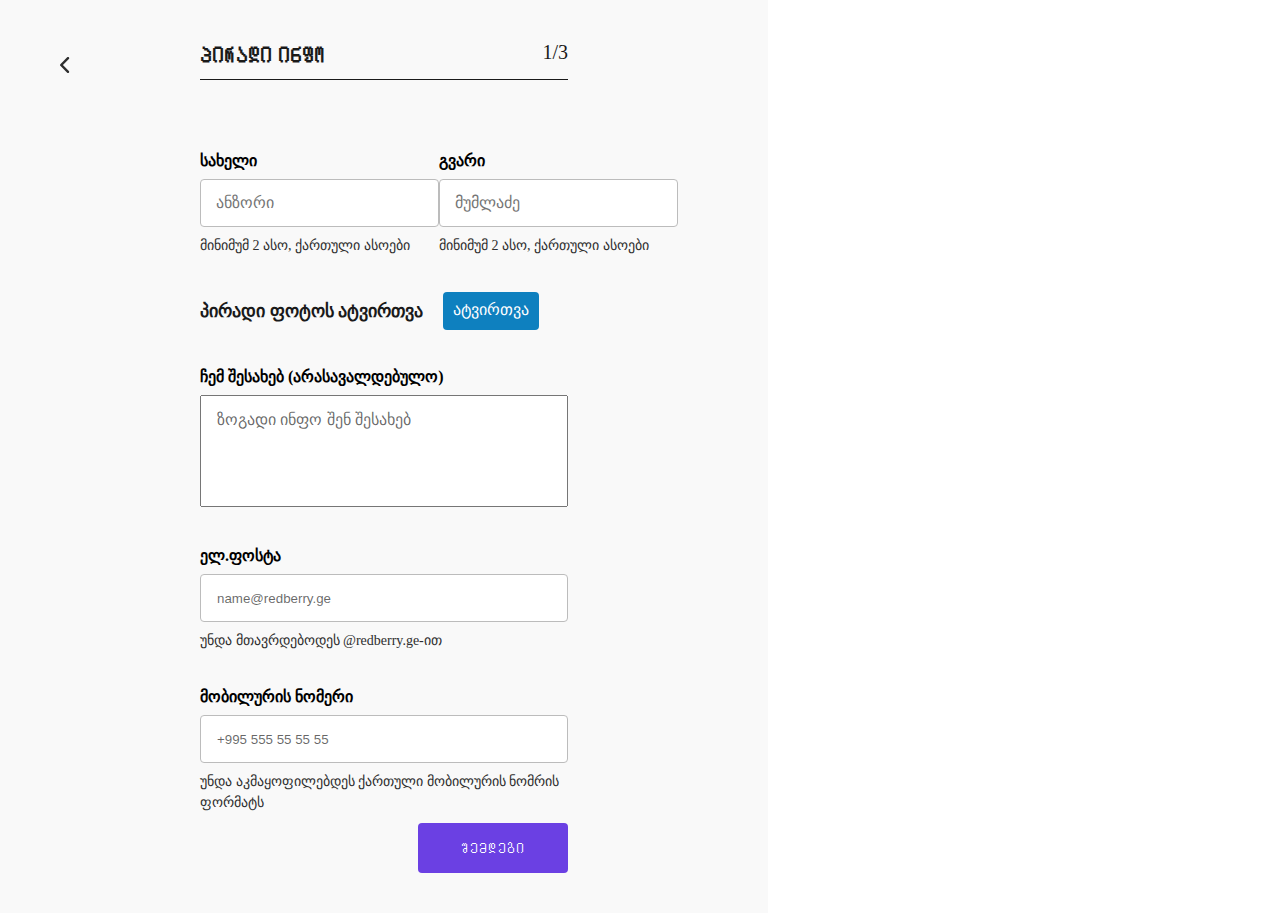
==== pages/resume.html @ 3a5c9f09 "Second page inputs" ====
<!DOCTYPE html>
<html lang="en">
  <head>
    <meta charset="UTF-8" />
    <meta http-equiv="X-UA-Compatible" content="IE=edge" />
    <meta name="viewport" content="width=device-width, initial-scale=1.0" />
    <title>პირადი</title>
    <!-- CSS link -->
    <link rel="stylesheet" href="../styles/reset.css" />
    <link rel="stylesheet" href="../styles/style.css" />
  </head>
  <body>
    <div class="wrapper-resume">
      <div class="left">
        <a href="../index.html">
          <div class="back"><img width="10px" src="../img/buttons/Vector.svg" alt=""></div>
        </a>
          <div class="content-hidden">
              <div id="content" class="content">
    <div class="content-item">
      <header class="header-resume">
          <div class="header-resume_title">ᲞᲘᲠᲐᲓᲘ ᲘᲜᲤᲝ</div>
          <div class="header-resume_current">1/3</div>
      </header>
      <div class="fullname">
          <div class="fullname_name">
              <label class="fullname_title title1" for="">სახელი</label>
              <div class="fullname-div">
                  <img class="img" width="20px" src="../img/VectorGood.png" alt="good-image">
                  <input pattern="[^A-Za-z0-9^ა-ჰ]+" id="fullname_name" class="fullname_input" type="text" placeholder="ანზორი" ></input>
              <img class="img-error" width="25px" src="../img/VectorError.png" alt="">

              </div>
              <label class="subtitle" for="">მინიმუმ 2 ასო, ქართული ასოები</label>
          </div>
          <div class="fullname_surname">
              <label class="fullname_title title1" for="">გვარი</label>
              <div class="fullname-div-surname">
                  <img class="img" width="20px" src="../img/VectorGood.png" alt="good-image">

                  <input id="fullname_surname" class="fullname_input" type="text" placeholder="მუმლაძე">
              <img class="img-error" width="25px" src="../img/VectorError.png" alt="">

              </div>
              <label class="subtitle" for="">მინიმუმ 2 ასო, ქართული ასოები</label>
          </div>
      </div>
      <div class="photo">
          <div class="photo_title">პირადი ფოტოს ატვირთვა</div>
          <input name="file" id="download" type="file">
          <label for="download">ატვირთვა</label>
      </div>
      <div class="about-me">
          <div class="about-me_title title1">ჩემ შესახებ (არასავალდებულო)</div>
          <textarea id="about-me_text-area" class="about-me_text-area" name="" cols="" rows="4" placeholder="ზოგადი ინფო შენ შესახებ"></textarea>
      </div>
      <div class="email">
          <div class="email_title title1">ელ.ფოსტა</div>
          <div class="email-div">
              <img class="img" width="20px" src="../img//VectorGood.png" alt="good-image">

              <input id="email" type="email" placeholder="name@redberry.ge">
              <img class="img-error" width="25px" src="../img/VectorError.png" alt="">
          </div>
          <div class="email_subtitle subtitle">უნდა მთავრდებოდეს @redberry.ge-ით</div>
      </div>
        <div class="number">
          <div class="number_title title1">მობილურის ნომერი</div>
            <div class="number-div">
              <img class="img" width="20px" src="../img/VectorGood.png" alt="good-image">
              <input id="number" type="text" placeholder="+995 555 55 55 55">
              <img class="img-error" width="25px" src="../img/VectorError.png" alt="">
            </div>
          <div class="number_subtitle subtitle">უნდა აკმაყოფილებდეს ქართული მობილურის ნომრის ფორმატს</div>
        </div>
            <div class="next-content-block">
              <div class="next-content">
                ᲨᲔᲛᲓᲔᲒᲘ
              </div>
            </div>
          </div>
        </div>
      </div>
    </div>

    <script src="../js/js.js"></script>
  </body>
</html>
---- styles/style.css ----
@font-face {
  font-family: "HelveticaNeue";
  src: url("../assets/HelveticaNeue.ttc") format("truetype");
}
* {
  padding: 0;
  margin: 0;
  box-sizing: border-box;
  font-family: "HelveticaNeue", sans-serif, Helvetica;
}
a:link,
a:visited {
  text-decoration: none;
}

/* ---------- ---------- HOMEPAGE ---------- ---------- */
.homepage {
  position: relative;
  width: 100%;
  height: 100vh;
}
.homeMain {
  position: absolute;
  left: 0px;
  right: 0px;
  top: 0px;
  bottom: 0px;
  background: url(../img/shutterstock_home_background.png);
}
.logo {
  position: absolute;
  width: 236px;
  height: 38px;
  left: 70px;
  top: 25px;
  background: url(../img/LOGO-023.png);
}

.line {
  position: absolute;
  height: 0px;
  left: 70px;
  right: 70px;
  top: 89px;
  border: 1px solid #1a1a1a;
}
a.button {
  display: flex;
  flex-direction: row;
  justify-content: center;
  align-items: center;
  padding: 18px 60px;
  gap: 20px;
  position: absolute;
  width: 464px;
  height: 60px;
  left: calc(50% - 464px / 2);
  top: 513px;
  background: #1a1a1a;
  border-radius: 8px;
}
.button span {
  width: 212px;
  height: 24px;
  font-style: normal;
  font-weight: 500;
  font-size: 20px;
  line-height: 24px;
  color: #ffffff;
  flex: none;
  order: 0;
  flex-grow: 0;
  /* font-family: "HelveticaNeue"; */
}
.stamp {
  position: absolute;
  width: 299px;
  height: 299px;
  left: 1076px;
  top: 473px;
  background: url(../img/LOGO-401.png);
  mix-blend-mode: multiply;
}

/* ---------- ---------- PAGE2 ---------- ---------- */
body {
  overflow-x: hidden;
}
.content-hidden {
  overflow: hidden;
}
.wrapper-resume {
  min-width: 100vw;
  min-height: 100vh;
  display: flex;
}
.left {
  min-width: 60%;
  max-width: 60%;
  /* padding: 15px 0px; */
  padding: 40px 50px;
  flex: 0 0 60%;
  background: #f9f9f9;
}
#next {
  margin-top: 50px;
}
.content {
  /* margin: 0 150px; */
  /* padding: 0 150px; */
  transition: all 0.5s;
  display: flex;
  transform: translateX(var(--width));
  justify-content: start;
}
.content-item {
  width: 100%;
  flex-shrink: 0;
  padding: 0 150px;
}

.back {
  width: 30px;
  height: 30px;
  display: flex;
  justify-content: center;
  align-items: center;
  cursor: pointer;
  position: absolute;
  top: 50px;
  left: 50px;
  z-index: 2;
}
.header-resume {
  border-bottom: 1px solid #1a1a1a;
  display: flex;
  justify-content: space-between;
}

.header-resume_current {
  font-style: normal;
  font-weight: 400;
  font-size: 20px;
  line-height: 24px;
  color: #1a1a1a;
}
.header-resume_title {
  margin-bottom: 10px;
  font-style: normal;
  font-weight: 700;
  font-size: 24px;
  line-height: 29px;
  color: #1a1a1a;
}
.title1 {
  margin-bottom: 8px;
  font-style: normal;
  font-weight: 600;
  font-size: 16px;
  line-height: 21px;
  color: #000000;
}
.subtitle {
  font-style: normal;
  font-weight: 300;
  font-size: 14px;
  line-height: 21px;
  margin-top: 8px;
  color: #2e2e2e;
}
.fullname {
  display: flex;
  width: 100%;
  justify-content: space-between;
  margin-top: 70px;
}

.fullname_name,
.fullname_surname,
.fullname-div,
.fullname-div-surname {
  display: flex;
  flex-direction: column;
  flex: 0 0 45%;
}
.fullname-div {
  position: relative;
}
.fullname-div .img {
  position: absolute;
  visibility: hidden;
  top: 50%;
  transform: translateY(-50%);
  right: 15px;
}
.fullname-div.active .img {
  visibility: visible;
}
#fullname_name.error {
  border: 1px solid #f93b1d;
}
.fullname_input.error + .img-error {
  visibility: visible;
}
#fullname_name.good {
  border: 1px solid #98e37e;
}

#fullname_surname.error {
  border: 1px solid #f93b1d;
}
#fullname_surname.good {
  border: 1px solid #98e37e;
}
.fullname_surname.error + .img-error {
  visibility: visible;
}

.fullname-div-surname {
  position: relative;
}
.fullname-div-surname .img {
  position: absolute;
  visibility: hidden;
  top: 50%;
  transform: translateY(-50%);
  right: 15px;
}
.fullname-div-surname.active .img {
  visibility: visible;
}
.fullname_input {
  background: #ffffff;
  border: 1px solid #bcbcbc;
  border-radius: 4px;
  height: 48px;
  font-style: normal;
  font-weight: 400;
  font-size: 16px;
  line-height: 21px;
  padding: 12px 15px;
  outline: none;
}
.fullname_input + label {
  font-style: normal;
  font-weight: 300;
  font-size: 14px;
  line-height: 21px;
  color: #2e2e2e;
  margin-top: 8px;
}
.photo {
  display: flex;
  margin: 36px 0px;
  align-items: center;
}
.photo_title {
  font-style: normal;
  font-weight: 600;
  font-size: 18px;
  line-height: 22px;
  color: #1a1a1a;
  margin-right: 20px;
}
#download {
  display: none;
}
#download + label {
  padding: 10px 10px 12px;
  background: #0e80bf;
  border-radius: 4px;
  cursor: pointer;
  color: white;
}
.about-me_text-area {
  width: 100%;
  font-style: normal;
  font-weight: 400;
  font-size: 16px;
  line-height: 21px;
  resize: none;
  outline: none;
  padding: 13px 16px;
  /* border: 1px solid #F93B1D; */
}
.about-me_text-area.error {
  border: 1px solid #f93b1d;
}
.about-me_text-area.good {
  border: 1px solid #98e37e;
}

.about-me_text-area::placeholder {
  color: rgba(0, 0, 0, 0.6);
}
.email {
  /* display: flex; */
  margin: 35px 0px;
}
#email {
  width: 100%;
  height: 48px;
  padding: 12px 16px;
  background: #ffffff;
  border: 1px solid #bcbcbc;
  border-radius: 4px;
  outline: none;
}
#email.error {
  border: 1px solid #f93b1d;
}
#femail.good {
  border: 1px solid #98e37e;
}
#email.error + .img-error {
  visibility: visible;
}
.email-div {
  width: 100%;
  height: 48px;
  position: relative;
  display: flex;
}
.email-div .img {
  position: absolute;
  visibility: hidden;
  top: 50%;
  transform: translateY(-50%);
  right: 15px;
}
.img-error {
  position: absolute;
  right: -50px;
  top: 50%;
  transform: translateY(-50%);
  visibility: hidden;
}
.email-div.active .img {
  visibility: visible;
}

#email::placeholder {
  color: rgba(0, 0, 0, 0.6);
}
#number {
  width: 100%;
  height: 48px;
  padding: 12px 16px;
  background: #ffffff;
  border: 1px solid #bcbcbc;
  border-radius: 4px;
  outline: none;
}
.number-div {
  width: 100%;
  height: 48px;
  position: relative;
  display: flex;
}
#number.error + .img-error {
  visibility: visible;
}
.number-div .img {
  position: absolute;
  visibility: hidden;
  top: 50%;
  transform: translateY(-50%);
  right: 15px;
}
.number-div.active .img {
  visibility: visible;
}
#number.error {
  border: 1px solid #f93b1d;
}
#number.good {
  border: 1px solid #98e37e;
}
#number::placeholder {
  color: rgba(0, 0, 0, 0.6);
}
.next-content-block {
  margin-top: 10px;
  width: 100%;
  display: flex;
  justify-content: end;
}
.next-content {
  background: #6b40e3;
  border-radius: 4px;
  width: 150px;
  height: 50px;
  font-style: normal;
  font-weight: 500;
  font-size: 16px;
  line-height: 20px;
  letter-spacing: 0.08em;
  color: #ffffff;
  display: flex;
  justify-content: center;
  align-items: center;
  user-select: none;
  cursor: pointer;
}
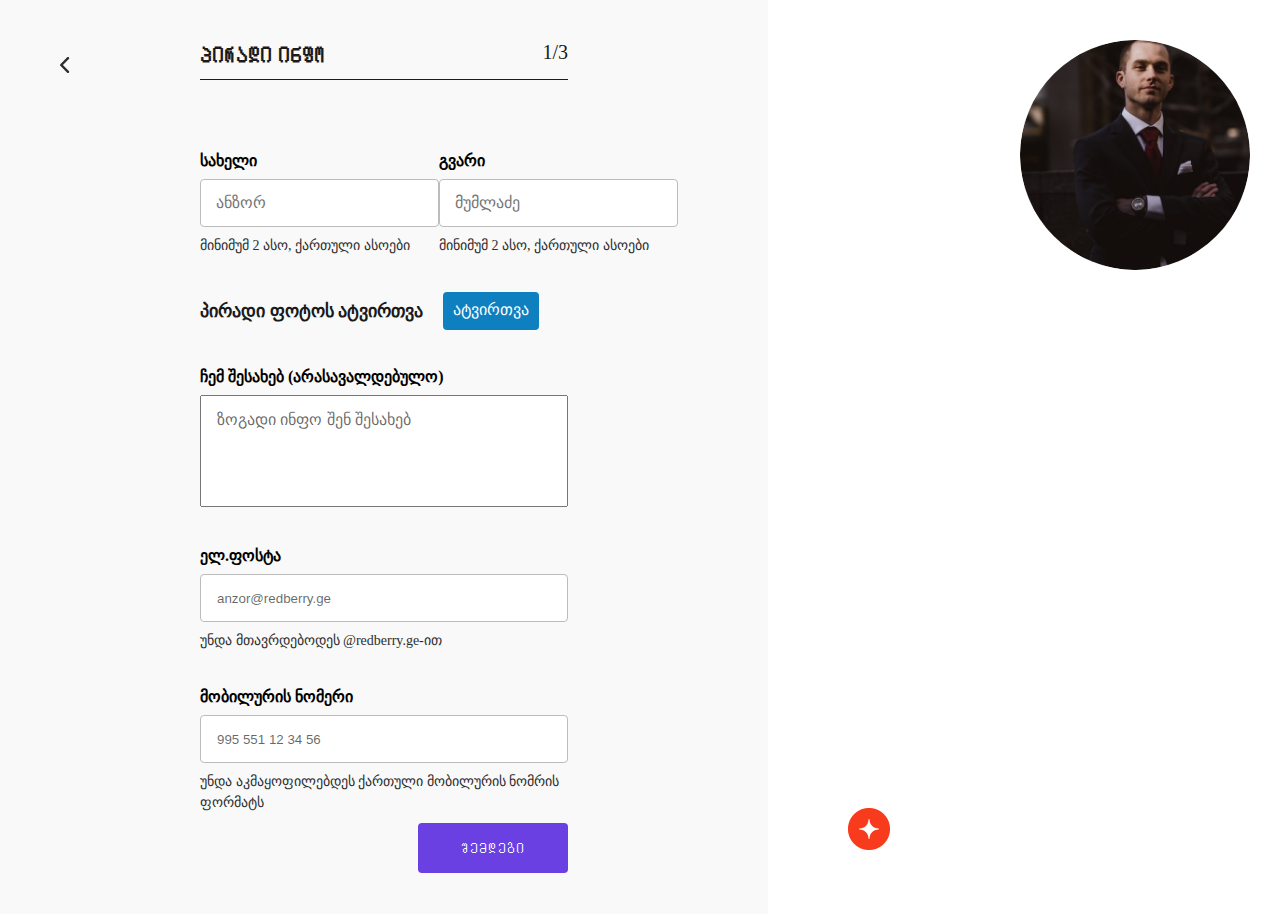
==== commit ba6f7bff: "HTML/CSS Done" ====
--- a/pages/resume.html
+++ b/pages/resume.html
@@ -11,78 +11,367 @@
   </head>
   <body>
     <div class="wrapper-resume">
-      <div class="left">
-        <a href="../index.html">
-          <div class="back"><img width="10px" src="../img/buttons/Vector.svg" alt=""></div>
-        </a>
-          <div class="content-hidden">
-              <div id="content" class="content">
-    <div class="content-item">
-      <header class="header-resume">
-          <div class="header-resume_title">ᲞᲘᲠᲐᲓᲘ ᲘᲜᲤᲝ</div>
-          <div class="header-resume_current">1/3</div>
-      </header>
-      <div class="fullname">
-          <div class="fullname_name">
-              <label class="fullname_title title1" for="">სახელი</label>
-              <div class="fullname-div">
-                  <img class="img" width="20px" src="../img/VectorGood.png" alt="good-image">
-                  <input pattern="[^A-Za-z0-9^ა-ჰ]+" id="fullname_name" class="fullname_input" type="text" placeholder="ანზორი" ></input>
-              <img class="img-error" width="25px" src="../img/VectorError.png" alt="">
-
-              </div>
-              <label class="subtitle" for="">მინიმუმ 2 ასო, ქართული ასოები</label>
-          </div>
-          <div class="fullname_surname">
-              <label class="fullname_title title1" for="">გვარი</label>
-              <div class="fullname-div-surname">
-                  <img class="img" width="20px" src="../img/VectorGood.png" alt="good-image">
-
-                  <input id="fullname_surname" class="fullname_input" type="text" placeholder="მუმლაძე">
-              <img class="img-error" width="25px" src="../img/VectorError.png" alt="">
-
-              </div>
-              <label class="subtitle" for="">მინიმუმ 2 ასო, ქართული ასოები</label>
-          </div>
-      </div>
-      <div class="photo">
-          <div class="photo_title">პირადი ფოტოს ატვირთვა</div>
-          <input name="file" id="download" type="file">
-          <label for="download">ატვირთვა</label>
-      </div>
-      <div class="about-me">
-          <div class="about-me_title title1">ჩემ შესახებ (არასავალდებულო)</div>
-          <textarea id="about-me_text-area" class="about-me_text-area" name="" cols="" rows="4" placeholder="ზოგადი ინფო შენ შესახებ"></textarea>
-      </div>
-      <div class="email">
-          <div class="email_title title1">ელ.ფოსტა</div>
-          <div class="email-div">
-              <img class="img" width="20px" src="../img//VectorGood.png" alt="good-image">
-
-              <input id="email" type="email" placeholder="name@redberry.ge">
-              <img class="img-error" width="25px" src="../img/VectorError.png" alt="">
-          </div>
-          <div class="email_subtitle subtitle">უნდა მთავრდებოდეს @redberry.ge-ით</div>
-      </div>
-        <div class="number">
-          <div class="number_title title1">მობილურის ნომერი</div>
-            <div class="number-div">
-              <img class="img" width="20px" src="../img/VectorGood.png" alt="good-image">
-              <input id="number" type="text" placeholder="+995 555 55 55 55">
-              <img class="img-error" width="25px" src="../img/VectorError.png" alt="">
-            </div>
-          <div class="number_subtitle subtitle">უნდა აკმაყოფილებდეს ქართული მობილურის ნომრის ფორმატს</div>
+        <div class="left">
+          <a href="../index.html">
+            <div class="back"><img width="10px" src="../img//buttons/Vector.svg" alt=""></div>
+          </a>
+            <div class="content-hidden">
+                <div id="content" class="content">
+                    <div class="content-item">
+                        <header class="header-resume">
+                            <div class="header-resume_title">ᲞᲘᲠᲐᲓᲘ ᲘᲜᲤᲝ</div>
+                            <div class="header-resume_current">1/3</div>
+                        </header>
+                        <div class="fullname">
+                            <div class="fullname_name">
+                                <label class="fullname_title title1" for="">სახელი</label>
+                                <div class="fullname-div">
+                                    <img class="img" width="20px" src="../img/VectorGood.png" alt="good-image">
+                                    <input id="fullname_name" class="fullname_input" type="text" placeholder="ანზორ"></input>
+                                <img class="img-error" width="25px" src="../img/VectorError.png" alt="">
+                                </div>
+                                <label class="subtitle" for="">მინიმუმ 2 ასო, ქართული ასოები</label>
+                            </div>
+                            <div class="fullname_surname">
+                                <label class="fullname_title title1" for="">გვარი</label>
+                                <div class="fullname-div-surname">
+                                    <img class="img" width="20px" src="../img/VectorGood.png" alt="good-image">
+
+                                    <input id="fullname_surname" class="fullname_input" type="text" placeholder="მუმლაძე">
+                                <img class="img-error" width="25px" src="../img/VectorError.png" alt="">
+
+                                </div>
+                                <label class="subtitle" for="">მინიმუმ 2 ასო, ქართული ასოები</label>
+                            </div>
+                        </div>
+                        <div class="photo">
+                            <div class="photo_title">პირადი ფოტოს ატვირთვა</div>
+                            <input name="file" id="download" type="file">
+                            <label for="download">ატვირთვა</label>
+                        </div>
+                        <div class="about-me">
+                            <div class="about-me_title title1">ჩემ შესახებ (არასავალდებულო)</div>
+                            <textarea id="about-me_text-area" class="about-me_text-area" name="" id="" cols="" rows="4" placeholder="ზოგადი ინფო შენ შესახებ"></textarea>
+                        </div>
+                        <div class="email">
+                            <div class="email_title title1">ელ.ფოსტა</div>
+                            <div class="email-div">
+                                <img class="img" width="20px" src="../img/VectorGood.png" alt="good-image">
+                                <input id="email" type="email" placeholder="anzor@redberry.ge">
+                                <img class="img-error" width="25px" src="../img/VectorError.png" alt="">
+                            </div>
+                            <div class="email_subtitle subtitle">უნდა მთავრდებოდეს @redberry.ge-ით</div>
+                        </div>
+                        <div class="number">
+                            <div class="number_title title1">მობილურის ნომერი</div>
+                            <div class="number-div">
+                                <img class="img" width="20px" src="../img/VectorGood.png" alt="good-image">
+
+                                <input id="number" type="text" placeholder="995 551 12 34 56">
+                                <img class="img-error" width="25px" src="../img/VectorError.png" alt="">
+
+                            </div>
+                            <div class="number_subtitle subtitle">უნდა აკმაყოფილებდეს ქართული მობილურის ნომრის ფორმატს</div>
+                        </div>
+                        <div class="next-content-block">
+
+                            <div class="next-content">
+                                ᲨᲔᲛᲓᲔᲒᲘ
+                            </div>
+                        </div>
+                    </div>
+                    <div id="adding" class="content-item">
+                        <header class="header-resume">
+                            <div class="header-resume_title">ᲒᲐᲛᲝᲪᲓᲘᲚᲔᲑᲐ</div>
+                            <div class="header-resume_current">2/3</div>
+                        </header>
+                        <div class="position">
+                            <div class="position_title title1">თანამდებობა</div>
+                            <div class="position-div">
+                                <img class="img" width="20px" src="../img/VectorGood.png" alt="good-image">
+                                    <input  id="position" class="position_input" type="text" placeholder="დეველოპერი, დიზაინერი, ა.შ."></input>
+                                <img class="img-error" width="25px" src="../img/VectorError.png" alt="">
+                            </div>
+                            <div class="position_subtitle subtitle">მინიმუმ 2 სიმბოლო</div>
+                        </div>
+                        <div class="employer">
+                            <div class="employer_title title1">დამსაქმებელი</div>
+                            <div class="employer-div">
+                                <img class="img" width="20px" src="../img/VectorGood.png" alt="good-image">
+                                    <input id="employer" class="employer_input" type="text" placeholder="დამსაქმებელი"></input>
+                                <img class="img-error" width="25px" src="../img/VectorError.png" alt="">
+                            </div>
+                            <div class="employer_subtitle subtitle">მინიმუმ 2 სიმბოლო</div>
+                        </div>
+                        <div class="fromto">
+                            <div class="from">
+                                <div class="from_title title1">დაწყების რიცხვი</div>
+                                <input id="fromDate" type="date">
+                            </div>
+                            <div class="to">
+                                <div class="to_title title1">დამთავრების რიცხვი</div>
+                                <input id="toDate" type="date">
+
+                            </div>
+
+                        </div>
+                        <div class="description">
+                            <div class="description_title title1">აღწერა</div>
+                            <textarea rows="4" class="description_area" placeholder="როლი თანამდებობაზე და ზოგადი აღწერა"></textarea>
+                        </div>
+                        <div class="page2Border"></div>
+                        <div class="exp1">
+                            <div class="position1">
+                                <div class="position_title1 title1">თანამდებობა</div>
+                                <div class="position-div1">
+                                    <img class="img" width="20px" src="../img/VectorGood.png" alt="good-image">
+                                        <input  id="position1" class="position_input" type="text" placeholder="დეველოპერი, დიზაინერი, ა.შ."></input>
+                                    <img class="img-error" width="25px" src="../img/VectorError.png" alt="">
+                                </div>
+                                <div class="position_subtitle1 subtitle">მინიმუმ 2 სიმბოლო</div>
+                            </div>
+                            <div class="employer1">
+                                <div class="employer_title1 title1">დამსაქმებელი</div>
+                                <div class="employer-div1">
+                                    <img class="img" width="20px" src="../img/VectorGood.png" alt="good-image">
+                                        <input id="employer1" class="employer_input" type="text" placeholder="დამსაქმებელი"></input>
+                                    <img class="img-error" width="25px" src="../img/VectorError.png" alt="">
+                                </div>
+                                <div class="employer_subtitle1 subtitle">მინიმუმ 2 სიმბოლო</div>
+                            </div>
+                            <div class="fromto1">
+                                <div class="from1">
+                                    <div class="from_title1 title1">დაწყების რიცხვი</div>
+                                    <input id="fromDate1" type="date">
+                                </div>
+                                <div class="to1">
+                                    <div class="to_title1 title1">დამთავრების რიცხვი</div>
+                                    <input id="toDate1" type="date">
+                            
+                                </div>
+                            
+                            </div>
+                            <div class="description1">
+                                <div class="description_title1 title1">აღწერა</div>
+                                <textarea rows="4" class="description_area1" placeholder="როლი თანამდებობაზე და ზოგადი აღწერა"></textarea>
+                            </div>
+                            <div class="page2Border"></div>
+                        </div>
+                        <div class="exp2">
+                            <div class="position2">
+                                <div class="position_title2 title1">თანამდებობა</div>
+                                <div class="position-div2">
+                                    <img class="img" width="20px" src="../img/VectorGood.png" alt="good-image">
+                                        <input  id="position2" class="position_input" type="text" placeholder="დეველოპერი, დიზაინერი, ა.შ."></input>
+                                    <img class="img-error" width="25px" src="../img/VectorError.png" alt="">
+                                </div>
+                                <div class="position_subtitle2 subtitle">მინიმუმ 2 სიმბოლო</div>
+                            </div>
+                            <div class="employer2">
+                                <div class="employer_title2 title1">დამსაქმებელი</div>
+                                <div class="employer-div2">
+                                    <img class="img" width="20px" src="../img/VectorGood.png" alt="good-image">
+                                        <input id="employer2" class="employer_input" type="text" placeholder="დამსაქმებელი"></input>
+                                    <img class="img-error" width="25px" src="../img/VectorError.png" alt="">
+                                </div>
+                                <div class="employer_subtitle2 subtitle">მინიმუმ 2 სიმბოლო</div>
+                            </div>
+                            <div class="fromto2">
+                                <div class="from2">
+                                    <div class="from_title2 title1">დაწყების რიცხვი</div>
+                                    <input id="fromDate2" type="date">
+                                </div>
+                                <div class="to2">
+                                    <div class="to_title2 title1">დამთავრების რიცხვი</div>
+                                    <input id="toDate2" type="date">
+                            
+                                </div>
+                            
+                            </div>
+                            <div class="description2">
+                                <div class="description_title2 title1">აღწერა</div>
+                                <textarea rows="4" class="description_area2" placeholder="როლი თანამდებობაზე და ზოგადი აღწერა"></textarea>
+                            </div>
+                            <div class="page2Border"></div>
+                        </div>
+                        
+                        <div class="more-experience">
+                            <div id="more-experience_button" class="more-experience_button">მეტი გამოცდილების დამატება</div>
+                        </div>
+
+                        <div class="buttons">
+                            <div class="button-prev">ᲣᲙᲐᲜ</div>
+                            <div class="button-next">ᲨᲔᲛᲓᲔᲒᲘ</div>
+                        </div>
+                    </div>
+                    
+                    <div class="content-item">
+                        <header class="header-resume">
+                            <div class="header-resume_title">ᲒᲐᲜᲐᲗᲚᲔᲑᲐ</div>
+                            <div class="header-resume_current">3/3</div>
+                        </header>
+                        <div class="school">
+                            <div class="school_title title1">სასწავლებელი</div>
+                            <div class="school-div">
+                                <img class="img" width="20px" src="../img/VectorGood.png" alt="good-image">
+                                    <input id="school" class="school_input" type="text" placeholder="დეველოპერი, დიზაინერი, ა.შ."></input>
+                                <img class="img-error" width="25px" src="../img/VectorError.png" alt="">
+                            </div>
+                            <div class="school_subtitle subtitle">მინიმუმ 2 სიმბოლო</div>
+                        </div>
+                        <div class="school-info">
+                            <div class="school-info_degree">
+                                <div class="school-info_degree-title title1">ხარისხი</div>
+                                <input id="school-info_degree-input" list="school-list" id="myBrowser" name="myBrowser" />
+                                    <datalist id="school-list">
+                                    
+                                    </datalist>
+                            </div>
+                            <div class="school-info_date">
+                                <div class="school-info_degree-title title1">დამთავრების რიცხვი</div>
+                                <input type="date" class="school-info_degree-date"></input>
+
+                            </div>
+                        </div>
+                        <div class="school-description">
+                            <div class="school-description_title title1">აღწერა</div>
+                            <div class="school-desc-div">
+                                <img class="img" width="20px" src="../img/VectorGood.png" alt="good-image">
+                                    <textarea rows="4" id="school-desc" class="school_input" type="text" placeholder="განათლების აღწერა"></textarea>
+                                <img class="img-error" width="25px" src="../img/VectorError.png" alt="">
+                            </div>
+                        </div>
+                        <div class="bord"></div>
+                        <div class="adSchool">
+                            <div class="school1">
+                                <div class="school_title1 title1">სასწავლებელი</div>
+                                <div class="school-div1">
+                                    <img class="img" width="20px" src="../img/VectorGood.png" alt="good-image">
+                                        <input id="school1" class="school_input" type="text" placeholder="დეველოპერი, დიზაინერი, ა.შ."></input>
+                                    <img class="img-error" width="25px" src="../img/VectorError.png" alt="">
+                                </div>
+                                <div class="school_subtitle1 subtitle">მინიმუმ 2 სიმბოლო</div>
+                            </div>
+                            <div class="school-info1">
+                                <div class="school-info_degree1">
+                                    <div class="school-info_degree-title1 title1">ხარისხი</div>
+                                    <input id="school-info_degree-input1" list="school-list" id="myBrowser" name="myBrowser" />
+                                        <datalist id="school-list">
+                                        <option value="საშუალო სკოლის დიპლომი"></option>
+                                        <option value="ზოგადსაგანმანათლებლო დიპლომი"></option>
+                                        <option value="ბაკალავრი"></option>
+                                        <option value="მაგისტრი"></option>
+                                        <option value="დოქტორი"></option>
+                                        <option value="ასოცირებული ხარისხი"></option>
+                                        <option value="სტუდენტი"></option>
+                                        <option value="კოლეჯი (ხარისხის გარეშე)"></option>
+                                        <option value="სხვა"></option>
+                                        </datalist>
+                                </div>
+                                <div class="school-info_date1">
+                                    <div class="school-info_degree-title1 title1">დამთავრების რიცხვი</div>
+                                    <input type="date" class="school-info_degree-date1"></input>
+    
+                                </div>
+                            </div>
+                            <div class="school-description1">
+                                <div class="school-description_title1 title1">აღწერა</div>
+                                <div class="school-desc-div1">
+                                    <img class="img" width="20px" src="../img/VectorGood.png" alt="good-image">
+                                        <textarea rows="4" id="school-desc1" class="school_input" type="text" placeholder="განათლების აღწერა"></textarea>
+                                    <img class="img-error" width="25px" src="../img/VectorError.png" alt="">
+                                </div>
+                            </div>
+                        
+                            <div class="bord"></div>
+                        </div>
+                        <div class="more-experience">
+                            <div id="more-experience_button2" class="more-experience_button">მეტი გამოცდილების დამატება</div>
+                        </div>
+                        <div class="school-buttons">
+                            <div class="school-buttons_cancel">ᲣᲙᲐᲜ</div>
+                            <div class="school-buttons_end">ᲓᲐᲡᲠᲣᲚᲔᲑᲐ</div>
+                        </div>
+                    </div>
+                </div>
+            </div>
+            <!-- <button id="next">next</button> -->
+            
         </div>
-            <div class="next-content-block">
-              <div class="next-content">
-                ᲨᲔᲛᲓᲔᲒᲘ
-              </div>
-            </div>
-          </div>
+        <div class="sent">
+            <div class="sent-title">რეზიუმე წარმატებით გაიგზავნა  🎉</div>
         </div>
-      </div>
+        <div class="right">
+            <img class="right-logo" src="../img/LOGO-12 1.png" alt="">
+            <div id="1" class="right_contact">
+                <div class="right_contact-info">
+                    <div class="right_contact-info_fullname">
+
+                        <div class="right_contact-info_name"></div>
+                        <div class="right_contact-info_surname"></div>
+                    </div>
+                    <div class="mail-phone">
+                        <div class="mail-phone_mail">
+                            <img src="../img/VectorMail.png" alt="email-icon">
+                            <div id="mail-field"></div>
+                        </div>
+                        <div class="mail-phone_phone">
+                            <img src="../img/VectorPhone.png" alt="phone-icon">
+                            <div id="phone-field"></div>
+                        </div>
+                    </div>
+                    <div class="about-me_block">
+                        <div class="about-me_field-assets">ᲩᲔᲛ ᲨᲔᲡᲐᲮᲔᲑ</div>
+                        <div class="about-me_field"></div>
+                    </div>
+                </div>
+                <div class="right_contact_photo-image">
+                    <img src="../img/Rectangle 9.png" id="chosen-image" alt="chosen-image">
+                </div>
+            </div>
+            <div class="right-content_border"></div>
+            <div class="right-content_title">ᲒᲐᲛᲝᲪᲓᲘᲚᲔᲑᲐ</div>
+
+            <div class="right-contact_position">
+                <div class="position-field">
+                    <div class="position-field_first"></div>
+                    <div class="position-field_second"></div>
+                </div>
+            </div>
+            <div class="right-contact_date">
+                <div class="right-contact_date-from"></div>
+                <div class="right-contact_date-to"></div>
+            </div>
+            <div class="right-contact_description"></div>
+            <div class="separator12"></div>
+            <div class="right-contact_position1">
+                <div class="position-field1">
+                    <div class="position-field_first1"></div>
+                    <div class="position-field_second1"></div>
+                </div>
+            </div>
+            <div class="right-contact_date1">
+                <div class="right-contact_date-from1"></div>
+                <div class="right-contact_date-to1"></div>
+            </div>
+            <div class="right-contact_description1"></div>
+            <div class="right-content_border2"></div>
+            <div class="toptitle">ᲒᲐᲜᲐᲗᲚᲔᲑᲐ</div>
+            <div class="right-content_school-title">
+                <div class="tt-title"></div>
+                <div class="tt-school"></div>
+            </div>
+            <div class="right-content_school-years"></div>
+            <div class="right-content_school-desc"></div>
+            <div class="separator23"></div>
+            <div class="right-content_school-title1">
+                <div class="tt-title1"></div>
+                <div class="tt-school1"></div>
+            </div>
+            <div class="right-content_school-years1"></div>
+            <div class="right-content_school-desc1"></div>
+        </div>
     </div>
-
     <script src="../js/js.js"></script>
   </body>
 </html>
--- a/styles/style.css
+++ b/styles/style.css
@@ -70,7 +70,7 @@
   flex: none;
   order: 0;
   flex-grow: 0;
-  /* font-family: "HelveticaNeue"; */
+  font-family: "HelveticaNeue";
 }
 .stamp {
   position: absolute;
@@ -80,6 +80,7 @@
   top: 473px;
   background: url(../img/LOGO-401.png);
   mix-blend-mode: multiply;
+  z-index: -1;
 }
 
 /* ---------- ---------- PAGE2 ---------- ---------- */
@@ -97,7 +98,6 @@
 .left {
   min-width: 60%;
   max-width: 60%;
-  /* padding: 15px 0px; */
   padding: 40px 50px;
   flex: 0 0 60%;
   background: #f9f9f9;
@@ -106,8 +106,6 @@
   margin-top: 50px;
 }
 .content {
-  /* margin: 0 150px; */
-  /* padding: 0 150px; */
   transition: all 0.5s;
   display: flex;
   transform: translateX(var(--width));
@@ -402,3 +400,839 @@
   user-select: none;
   cursor: pointer;
 }
+.next-content:hover {
+  opacity: 0.7;
+}
+/* 2page //////////////////////////////////////////////////////////////// */
+.position-div,
+.position-div1,
+.position-div2,
+.position-div3 {
+  width: 100%;
+  height: 48px;
+  position: relative;
+  display: flex;
+}
+#position.error + .img-error,
+#position1.error + .img-error,
+#position2.error + .img-error,
+#position3.error + .img-error {
+  visibility: visible;
+}
+.position-div.active .img,
+.position-div1.active .img,
+.position-div2.active .img,
+.position-div3.active .img {
+  visibility: visible;
+}
+#position.error,
+#position1.error,
+#position2.error,
+#position3.error {
+  border: 1px solid #f93b1d;
+}
+#position.good,
+#position1.good,
+#position2.good,
+#position3.good {
+  border: 1px solid #98e37e;
+}
+/* // */
+.position,
+.position1,
+.position2,
+.position3 {
+  margin-top: 50px;
+}
+.position-div .img,
+.position-div1 .img,
+.position-div2 .img,
+.position-div3 .img {
+  position: absolute;
+  visibility: hidden;
+  top: 50%;
+  transform: translateY(-50%);
+  right: 15px;
+}
+.position-div.active .img,
+.position-div1.active .img,
+.position-div2.active .img,
+.position-div3.active .img {
+  visibility: visible;
+}
+#position,
+#position1,
+#position2,
+#position3 {
+  background: #ffffff;
+  border: 1px solid #bcbcbc;
+  border-radius: 4px;
+  width: 100%;
+  height: 48px;
+  padding: 12px 16px;
+  outline: none;
+}
+.position-field,
+.position-field1,
+.position-field2,
+.position-field3 {
+  font-style: normal;
+  font-weight: 600;
+  font-size: 16px;
+  line-height: 20px;
+  color: #1a1a1a;
+  display: flex;
+}
+/* employer//////////////////// */
+.employer,
+.employer1,
+.employer2,
+.employer3 {
+  margin-top: 30px;
+}
+.employer-div,
+.employer-div1,
+.employer-div2,
+.employer-div3 {
+  width: 100%;
+  height: 48px;
+  position: relative;
+  display: flex;
+}
+#employer.error,
+#employer1.error,
+#employer2.error,
+#employer3.error {
+  border: 1px solid #f93b1d;
+}
+#employer.good,
+#employer1.good,
+#employer2.good,
+#employer3.good {
+  border: 1px solid #98e37e;
+}
+#employer.error + .img-error,
+#employer1.error + .img-error,
+#employer2.error + .img-error,
+#employer3.error + .img-error {
+  visibility: visible;
+}
+.employer-div .img,
+.employer-div1 .img,
+.employer-div2 .img,
+.employer-div3 .img {
+  position: absolute;
+  visibility: hidden;
+  top: 50%;
+  transform: translateY(-50%);
+  right: 15px;
+}
+.employer-div.active .img,
+.employer-div1.active .img,
+.employer-div2.active .img,
+.employer-div3.active .img {
+  visibility: visible;
+}
+#employer,
+#employer1,
+#employer2,
+#employer3 {
+  background: #ffffff;
+  border: 1px solid #bcbcbc;
+  border-radius: 4px;
+  width: 100%;
+  height: 48px;
+  padding: 12px 16px;
+  outline: none;
+}
+
+/* fromto ///////////////////////////////////////////////////////////////////*/
+.fromto,
+.fromto1,
+.fromto2,
+.fromto3 {
+  display: flex;
+  width: 100%;
+  justify-content: space-between;
+  margin-top: 30px;
+}
+.from,
+.from1,
+.from2,
+.from3 {
+  /* width: 50%; */
+  width: 45%;
+}
+.to,
+.to1,
+.to2,
+.to3 {
+  /* width: 50%; */
+  width: 45%;
+}
+#fromDate.error,
+#fromDate1.error,
+#fromDate2.error,
+#fromDate3.error {
+  border: 1px solid #f93b1d;
+}
+#fromDate.good,
+#fromDate1.good,
+#fromDate2.good,
+#fromDate3.good {
+  border: 1px solid #98e37e;
+}
+#toDate.error,
+#toDate1.error,
+#toDate2.error,
+#toDate3.error {
+  border: 1px solid #f93b1d;
+}
+#toDate.good,
+#toDate1.good,
+#toDate2.good,
+#toDate3.good {
+  border: 1px solid #98e37e;
+}
+#fromDate,
+#fromDate1,
+#fromDate2,
+#fromDate3 {
+  /* width: 90%; */
+  width: 100%;
+  padding: 12px 16px;
+  background: #ffffff;
+  border: 1px solid #bcbcbc;
+  border-radius: 4px;
+  height: 48px;
+  font-style: normal;
+  font-weight: 400;
+  font-size: 16px;
+  line-height: 21px;
+  color: rgba(0, 0, 0, 0.6);
+  outline: none;
+}
+#toDate,
+#toDate1,
+#toDate2,
+#toDate3 {
+  padding: 12px 16px;
+  outline: none;
+
+  width: 100%;
+  background: #ffffff;
+  border: 1px solid #bcbcbc;
+  border-radius: 4px;
+  height: 48px;
+  font-style: normal;
+  font-weight: 400;
+  font-size: 16px;
+  line-height: 21px;
+  color: rgba(0, 0, 0, 0.6);
+}
+/* description //////////////////////////////////////////////////////// */
+.description,
+.description1,
+.description2,
+.description3 {
+  margin-top: 30px;
+}
+.description_area.error,
+.description_area1.error,
+.description_area2.error,
+.description_area3.error {
+  border: 1px solid #f93b1d;
+}
+.description_area.good,
+.description_area1.good,
+.description_area2.good,
+.description_area3.good {
+  border: 1px solid #98e37e;
+}
+.description_area,
+.description_area1,
+.description_area2,
+.description_area3 {
+  background: #ffffff;
+  border: 1px solid #bcbcbc;
+  border-radius: 4px;
+  width: 100%;
+  resize: none;
+  padding: 12px 16px;
+  font-style: normal;
+  font-weight: 400;
+  font-size: 16px;
+  line-height: 21px;
+  color: rgba(0, 0, 0, 0.6);
+  outline: none;
+}
+.right-contact_description,
+.right-contact_description1,
+.right-contact_description2,
+.right-contact_description3 {
+  font-style: normal;
+  font-weight: 400;
+  font-size: 16px;
+  line-height: 22px;
+  text-transform: capitalize;
+  color: #000000;
+  flex-wrap: wrap;
+  word-wrap: break-word;
+}
+/* 2pageBorder /////////////////*/
+.page2Border {
+  width: 100%;
+  height: 1px;
+  background-color: #c1c1c1;
+  margin: 50px 0;
+}
+/* more-experience */
+.more-experience {
+  display: flex;
+  justify-content: start;
+}
+.more-experience_button {
+  background: #62a1eb;
+  border-radius: 4px;
+  font-style: normal;
+  font-weight: 500;
+  font-size: 16px;
+  line-height: 20px;
+  color: #ffffff;
+  height: 48px;
+  width: 290px;
+  display: flex;
+  justify-content: center;
+  align-items: center;
+  cursor: pointer;
+}
+.more-experience_button:hover {
+  opacity: 0.7;
+}
+.more-experience_button.disabled {
+  background-color: #666;
+  cursor: auto;
+}
+/* //////////// */
+.separator12 {
+  height: 1px;
+  width: 100%;
+  background-color: #666;
+  visibility: hidden;
+}
+.separator12.active {
+  margin: 10px 0;
+  visibility: visible;
+}
+.separator23 {
+  height: 1px;
+  width: 100%;
+  background-color: #666;
+  visibility: hidden;
+}
+.separator23.active {
+  margin: 10px 0;
+  visibility: visible;
+}
+/* buttons /////////////////////////////////////////*/
+.buttons {
+  display: flex;
+  justify-content: space-between;
+  margin-top: 30px;
+}
+.button-prev {
+  background: #6b40e3;
+  border-radius: 4px;
+  padding: 14px 35px;
+  color: #f9f9f9;
+  cursor: pointer;
+}
+.button-prev:hover {
+  opacity: 0.7;
+}
+.button-next {
+  background: #6b40e3;
+  border-radius: 4px;
+  padding: 14px 35px;
+  color: #f9f9f9;
+  cursor: pointer;
+}
+.button-next:hover {
+  opacity: 0.7;
+}
+/* /////////////////////////// */
+.exp1 {
+  display: none;
+}
+.exp1.active {
+  display: block;
+}
+.exp2 {
+  display: none;
+}
+.exp2.active {
+  display: block;
+}
+.exp3 {
+  display: none;
+}
+.exp3.active {
+  display: block;
+}
+/* ////////////////////////////////////////////////////// */
+.right-content_school-title,
+.right-content_school-title1 {
+  display: flex;
+}
+.tt-title,
+.tt-school,
+.tt-title1,
+.tt-school1 {
+  font-style: normal;
+  font-weight: 500;
+  font-size: 16px;
+  line-height: 20px;
+  color: #1a1a1a;
+  padding-right: 10px;
+}
+.right-content_school-years,
+.right-content_school-years1 {
+  font-style: italic;
+  font-weight: 400;
+  font-size: 16px;
+  line-height: 19px;
+
+  color: #919191;
+}
+.right-content_school-desc,
+.right-content_school-desc1 {
+  font-style: normal;
+  font-weight: 400;
+  font-size: 16px;
+  line-height: 22px;
+  text-transform: lowercase;
+  color: #000000;
+}
+.toptitle {
+  font-style: normal;
+  font-weight: 700;
+  font-size: 18px;
+  line-height: 22px;
+  color: #f93b1d;
+  min-height: 30px;
+  margin-bottom: 20px;
+  visibility: hidden;
+}
+.toptitle.active {
+  visibility: visible;
+}
+/* //////////////////////////////////////////// */
+.school-buttons {
+  display: flex;
+  justify-content: space-between;
+  margin-top: 30px;
+}
+.school-buttons_end {
+  background: #6b40e3;
+  border-radius: 4px;
+  padding: 14px 20px;
+  cursor: pointer;
+  font-style: normal;
+  font-weight: 500;
+  font-size: 16px;
+  line-height: 20px;
+  letter-spacing: 0.08em;
+  color: #ffffff;
+}
+.school-buttons_end:hover {
+  opacity: 0.7;
+}
+.school-buttons_cancel {
+  background: #6b40e3;
+  border-radius: 4px;
+  padding: 14px 20px;
+  cursor: pointer;
+  font-style: normal;
+  font-weight: 500;
+  font-size: 16px;
+  line-height: 20px;
+  letter-spacing: 0.08em;
+  color: #ffffff;
+}
+.school-buttons_cancel:hover {
+  opacity: 0.7;
+}
+/* school //////////////////////////////////////////////////*/
+.adSchool {
+  display: none;
+}
+.adSchool.active {
+  display: block;
+}
+/* ///////////////////////////// */
+.school,
+.school1 {
+  width: 100%;
+  margin-top: 30px;
+}
+.school-div,
+.school-div1 {
+  width: 100%;
+  height: 48px;
+  position: relative;
+  display: flex;
+}
+#school.error,
+#school.error1 {
+  border: 1px solid #f93b1d;
+}
+#school.good,
+#school1.good {
+  border: 1px solid #98e37e;
+}
+#school.error + .img-error,
+#school1.error + .img-error {
+  visibility: visible;
+}
+.school-div .img,
+.school-div1 .img {
+  position: absolute;
+  visibility: hidden;
+  top: 50%;
+  transform: translateY(-50%);
+  right: 15px;
+}
+.school-div.active .img,
+.school-div1.active .img {
+  visibility: visible;
+}
+#school,
+#school1 {
+  background: #ffffff;
+  border: 1px solid #bcbcbc;
+  border-radius: 4px;
+  width: 100%;
+  height: 48px;
+  outline: none;
+  padding: 12px 16px;
+  font-style: normal;
+  font-weight: 400;
+  font-size: 16px;
+  line-height: 21px;
+  color: rgba(0, 0, 0, 0.6);
+}
+.school-info,
+.school-info1 {
+  display: flex;
+  width: 100%;
+  justify-content: space-between;
+  margin-top: 30px;
+}
+.school-info_degree,
+.school-info_degree1 {
+  width: 45%;
+}
+#school-info_degree-input,
+#school-info_degree-input1 {
+  width: 100%;
+  height: 48px;
+  background: #ffffff;
+  border: 1px solid #bcbcbc;
+  border-radius: 4px;
+  padding: 12px 16px;
+  outline: none;
+}
+#school-info_degree-input.good,
+#school-info_degree-input1.good {
+  border: 1px solid #98e37e;
+}
+#school-info_degree-input.error,
+#school-info_degree-input1.error {
+  border: 1px solid #f93b1d;
+}
+.school-info_degree-date.good,
+.school-info_degree-date1.good {
+  border: 1px solid #98e37e;
+}
+.school-info_degree-date.error,
+.school-info_degree-date1.error {
+  border: 1px solid #f93b1d;
+}
+.school-info_date,
+.school-info_date1 {
+  width: 45%;
+}
+.school-info_degree-date,
+.school-info_degree-date1 {
+  outline: none;
+  width: 100%;
+  padding: 12px 16px;
+  background: #ffffff;
+  border: 1px solid #bcbcbc;
+  border-radius: 4px;
+  height: 48px;
+  font-style: normal;
+  font-weight: 400;
+  font-size: 16px;
+  line-height: 21px;
+  color: rgba(0, 0, 0, 0.6);
+  outline: none;
+}
+
+#school-desc,
+#school-desc1 {
+  outline: none;
+  width: 100%;
+  pad: 12px 16px;
+  font-style: normal;
+  font-weight: 400;
+  font-size: 16px;
+  padding: 12px 16px;
+  line-height: 21px;
+}
+.bord,
+.bord1 {
+  width: 100%;
+  background: #1a1a1a;
+  height: 1px;
+  margin: 45px 0;
+}
+#school-desc.error,
+#school-desc.error1 {
+  border: 1px solid #f93b1d;
+}
+#school-desc.good,
+#school-desc1.good {
+  border: 1px solid #98e37e;
+}
+#school-desc.error + .img-error,
+#school-desc1.error + .img-error {
+  visibility: visible;
+}
+.school-desc-div .img,
+.school-desc-div1 .img {
+  position: absolute;
+  visibility: hidden;
+  top: 50%;
+  transform: translateY(-50%);
+  right: 15px;
+}
+.school-desc-div.active .img,
+.school-desc-div1.active .img {
+  visibility: visible;
+}
+/* ///////////////// */
+#more-experience_button2.disabled {
+  background-color: #666;
+  cursor: auto;
+}
+#more-experience_button2:hover {
+  opacity: 0.7;
+}
+/* right //////////////////////////////////////////////////////////////*/
+
+.right-content_border,
+.right-content_border2 {
+  width: 100%;
+  height: 1px;
+  background-color: #c8c8c8;
+  opacity: 0;
+  margin: 20px 0;
+}
+.right-content_border.active,
+.right-content_border2.active {
+  opacity: 1;
+}
+.right-content_title {
+  font-style: normal;
+  font-weight: 700;
+  font-size: 18px;
+  line-height: 22px;
+  color: #f93b1d;
+  opacity: 0;
+}
+.right-content_title.active {
+  opacity: 1;
+}
+/* //////////////////// */
+
+.wrapper-resume.last {
+  display: flex;
+  justify-content: center;
+  margin: 50px 0;
+}
+.wrapper-resume.last .left {
+  max-width: 0;
+  min-width: 0;
+  padding: 0 0;
+  flex: 0 0 0%;
+}
+.wrapper-resume.last .right {
+  border: 1px solid #000;
+  min-height: fit-content;
+  height: 100%;
+  max-height: fit-content;
+  padding-bottom: 150px;
+}
+.sent {
+  position: absolute;
+}
+.wrapper-resume.last .sent {
+  top: 20px;
+  right: 20px;
+  border: 1px solid #000;
+  display: flex;
+  justify-content: center;
+  align-items: center;
+  padding: 50px;
+  width: 427px;
+  height: 167px;
+  background: #ffffff;
+  border: 1px solid #e4e4e4;
+  box-shadow: 0px 4px 28px rgba(0, 0, 0, 0.25);
+  border-radius: 8px;
+  transition: all 1s;
+}
+.wrapper-resume .sent {
+  top: -600px;
+  transition: all 1s;
+}
+.sent-title {
+  font-style: normal;
+  font-weight: 500;
+  font-size: 28px;
+  line-height: 43px;
+  color: #1a1a1a;
+}
+/* //////////////// */
+.right {
+  flex: 0 0 40%;
+  background: white;
+  min-width: 40%;
+  max-width: 40%;
+  max-height: 100vh;
+  padding: 40px 10px;
+  position: relative;
+}
+.right-logo {
+  position: absolute;
+  bottom: 50px;
+  left: 80px;
+}
+.right_contact {
+  display: flex;
+  justify-content: space-between;
+}
+.right_contact-info {
+  width: 100%;
+  max-width: 480px;
+}
+.right_contact-info_fullname {
+  display: flex;
+  width: 100%;
+  min-height: 50px;
+}
+.right_contact-info_name {
+  padding-right: 10px;
+  font-style: normal;
+  font-weight: 700;
+  font-size: 34px;
+  line-height: 42px;
+  color: #f93b1d;
+}
+.right_contact-info_surname {
+  padding: 0 0px;
+  font-style: normal;
+  font-weight: 700;
+  font-size: 34px;
+  line-height: 42px;
+  color: #f93b1d;
+}
+.right_contact_photo-image {
+  position: relative;
+  max-width: 230px;
+  max-height: 230px;
+  min-width: 230px;
+  min-height: 230px;
+  border-radius: 100%;
+  overflow: hidden;
+  margin: 0 20px 0 0;
+}
+#chosen-image {
+  width: 100%;
+  height: 100%;
+  object-fit: cover;
+  background-origin: center;
+}
+.mail-phone {
+  width: 100%;
+  display: flex;
+  flex-direction: column;
+}
+.mail-phone_mail {
+  display: flex;
+  visibility: hidden;
+  min-height: 30px;
+  align-items: center;
+  flex: 0 0 100%;
+}
+.mail-phone_mail.active {
+  visibility: visible;
+}
+.mail-phone_phone {
+  min-height: 30px;
+  visibility: hidden;
+
+  flex: 0 0 100%;
+  align-items: center;
+  display: flex;
+}
+.mail-phone_phone.active {
+  visibility: visible;
+}
+#phone-field {
+  padding-left: 10px;
+}
+#mail-field {
+  padding-left: 10px;
+}
+.about-me_block {
+  margin-top: 20px;
+}
+.about-me_field {
+  word-wrap: break-word;
+}
+.about-me_field-assets {
+  font-style: normal;
+  visibility: hidden;
+  font-weight: 700;
+  font-size: 18px;
+  line-height: 22px;
+  color: #f93b1d;
+}
+.about-me_field-assets.active {
+  visibility: visible;
+}
+.about-me_field {
+  font-style: normal;
+  font-weight: 400;
+  font-size: 16px;
+  line-height: 22px;
+  text-transform: lowercase;
+  color: #000000;
+}
+.right-contact_date,
+.right-contact_date1 {
+  font-style: italic;
+  font-weight: 400;
+  font-size: 16px;
+  line-height: 19px;
+  color: #919191;
+  margin: 10px 0;
+  display: flex;
+  padding-right: 10px;
+}
+.right-contact_date-to,
+.right-contact_date-to1 {
+  padding-left: 10px;
+}
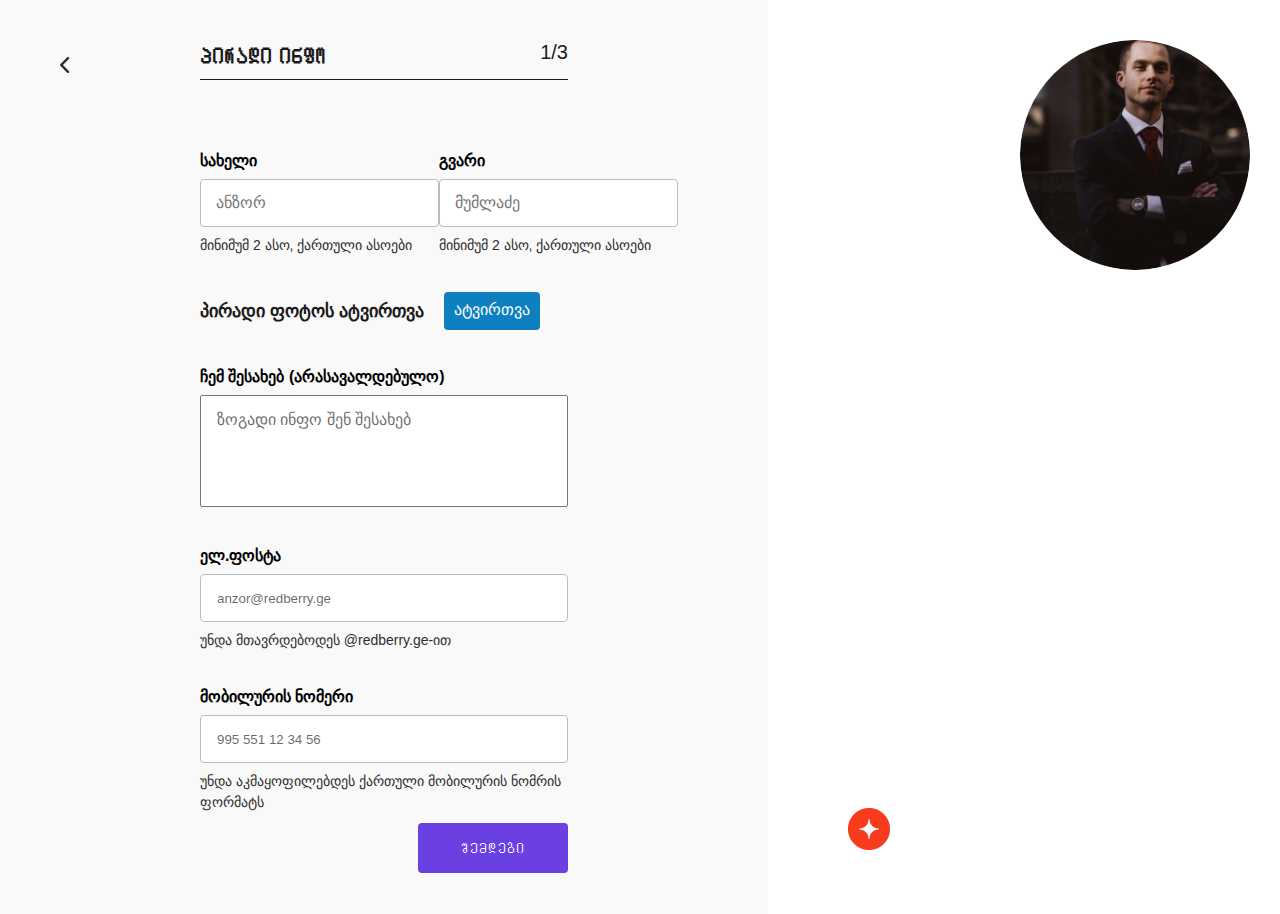
==== commit fe4f2448: "Finished JS" ====
--- a/pages/resume.html
+++ b/pages/resume.html
@@ -4,7 +4,7 @@
     <meta charset="UTF-8" />
     <meta http-equiv="X-UA-Compatible" content="IE=edge" />
     <meta name="viewport" content="width=device-width, initial-scale=1.0" />
-    <title>პირადი</title>
+    <title>Resume Generator</title>
     <!-- CSS link -->
     <link rel="stylesheet" href="../styles/reset.css" />
     <link rel="stylesheet" href="../styles/style.css" />
@@ -286,7 +286,7 @@
                             <div class="bord"></div>
                         </div>
                         <div class="more-experience">
-                            <div id="more-experience_button2" class="more-experience_button">მეტი გამოცდილების დამატება</div>
+                            <div id="more-experience_button2" class="more-experience_button">სხვა სასწავლებლის დამატება</div>
                         </div>
                         <div class="school-buttons">
                             <div class="school-buttons_cancel">ᲣᲙᲐᲜ</div>
@@ -331,7 +331,6 @@
             </div>
             <div class="right-content_border"></div>
             <div class="right-content_title">ᲒᲐᲛᲝᲪᲓᲘᲚᲔᲑᲐ</div>
-
             <div class="right-contact_position">
                 <div class="position-field">
                     <div class="position-field_first"></div>
@@ -343,6 +342,7 @@
                 <div class="right-contact_date-to"></div>
             </div>
             <div class="right-contact_description"></div>
+            <div class="right-content_title">ᲒᲐᲛᲝᲪᲓᲘᲚᲔᲑᲐ</div>
             <div class="separator12"></div>
             <div class="right-contact_position1">
                 <div class="position-field1">
--- a/styles/style.css
+++ b/styles/style.css
@@ -2,11 +2,12 @@
   font-family: "HelveticaNeue";
   src: url("../assets/HelveticaNeue.ttc") format("truetype");
 }
+
 * {
-  padding: 0;
-  margin: 0;
+  /* padding: 0;
+  margin: 0; */
   box-sizing: border-box;
-  font-family: "HelveticaNeue", sans-serif, Helvetica;
+  font-family: "HelveticaNeue", sans-serif;
 }
 a:link,
 a:visited {
@@ -789,7 +790,7 @@
 .tt-title1,
 .tt-school1 {
   font-style: normal;
-  font-weight: 500;
+  font-weight: 600;
   font-size: 16px;
   line-height: 20px;
   color: #1a1a1a;
@@ -819,8 +820,6 @@
   font-size: 18px;
   line-height: 22px;
   color: #f93b1d;
-  min-height: 30px;
-  margin-bottom: 20px;
   visibility: hidden;
 }
 .toptitle.active {
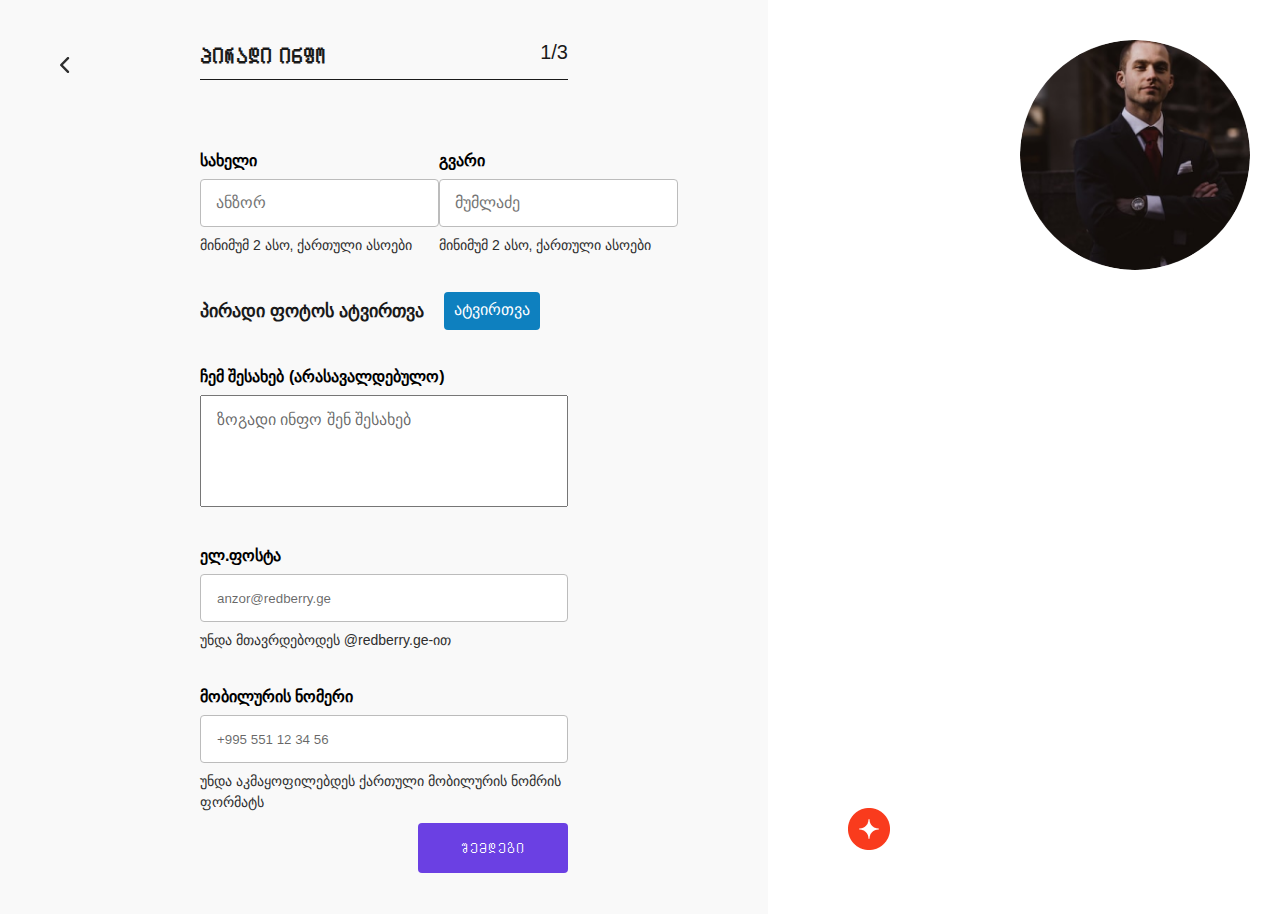
==== commit 6ff7c154: "Fixed html & JS" ====
--- a/pages/resume.html
+++ b/pages/resume.html
@@ -67,7 +67,7 @@
                             <div class="number-div">
                                 <img class="img" width="20px" src="../img/VectorGood.png" alt="good-image">
 
-                                <input id="number" type="text" placeholder="995 551 12 34 56">
+                                <input id="number" type="text">
                                 <img class="img-error" width="25px" src="../img/VectorError.png" alt="">
 
                             </div>
@@ -222,7 +222,7 @@
                         <div class="school-info">
                             <div class="school-info_degree">
                                 <div class="school-info_degree-title title1">ხარისხი</div>
-                                <input id="school-info_degree-input" list="school-list" id="myBrowser" name="myBrowser" />
+                                <input id="school-info_degree-input" list="school-list" name="myEdu" placeholder="აირჩიეთ ხარისხი" />
                                     <datalist id="school-list">
                                     
                                     </datalist>
@@ -255,7 +255,8 @@
                             <div class="school-info1">
                                 <div class="school-info_degree1">
                                     <div class="school-info_degree-title1 title1">ხარისხი</div>
-                                    <input id="school-info_degree-input1" list="school-list" id="myBrowser" name="myBrowser" />
+                                    <input id="school-info_degree-input1" list="school-list" name="myEdu" 
+                                    placeholder="აირჩიეთ ხარისხი"/>
                                         <datalist id="school-list">
                                         <option value="საშუალო სკოლის დიპლომი"></option>
                                         <option value="ზოგადსაგანმანათლებლო დიპლომი"></option>
